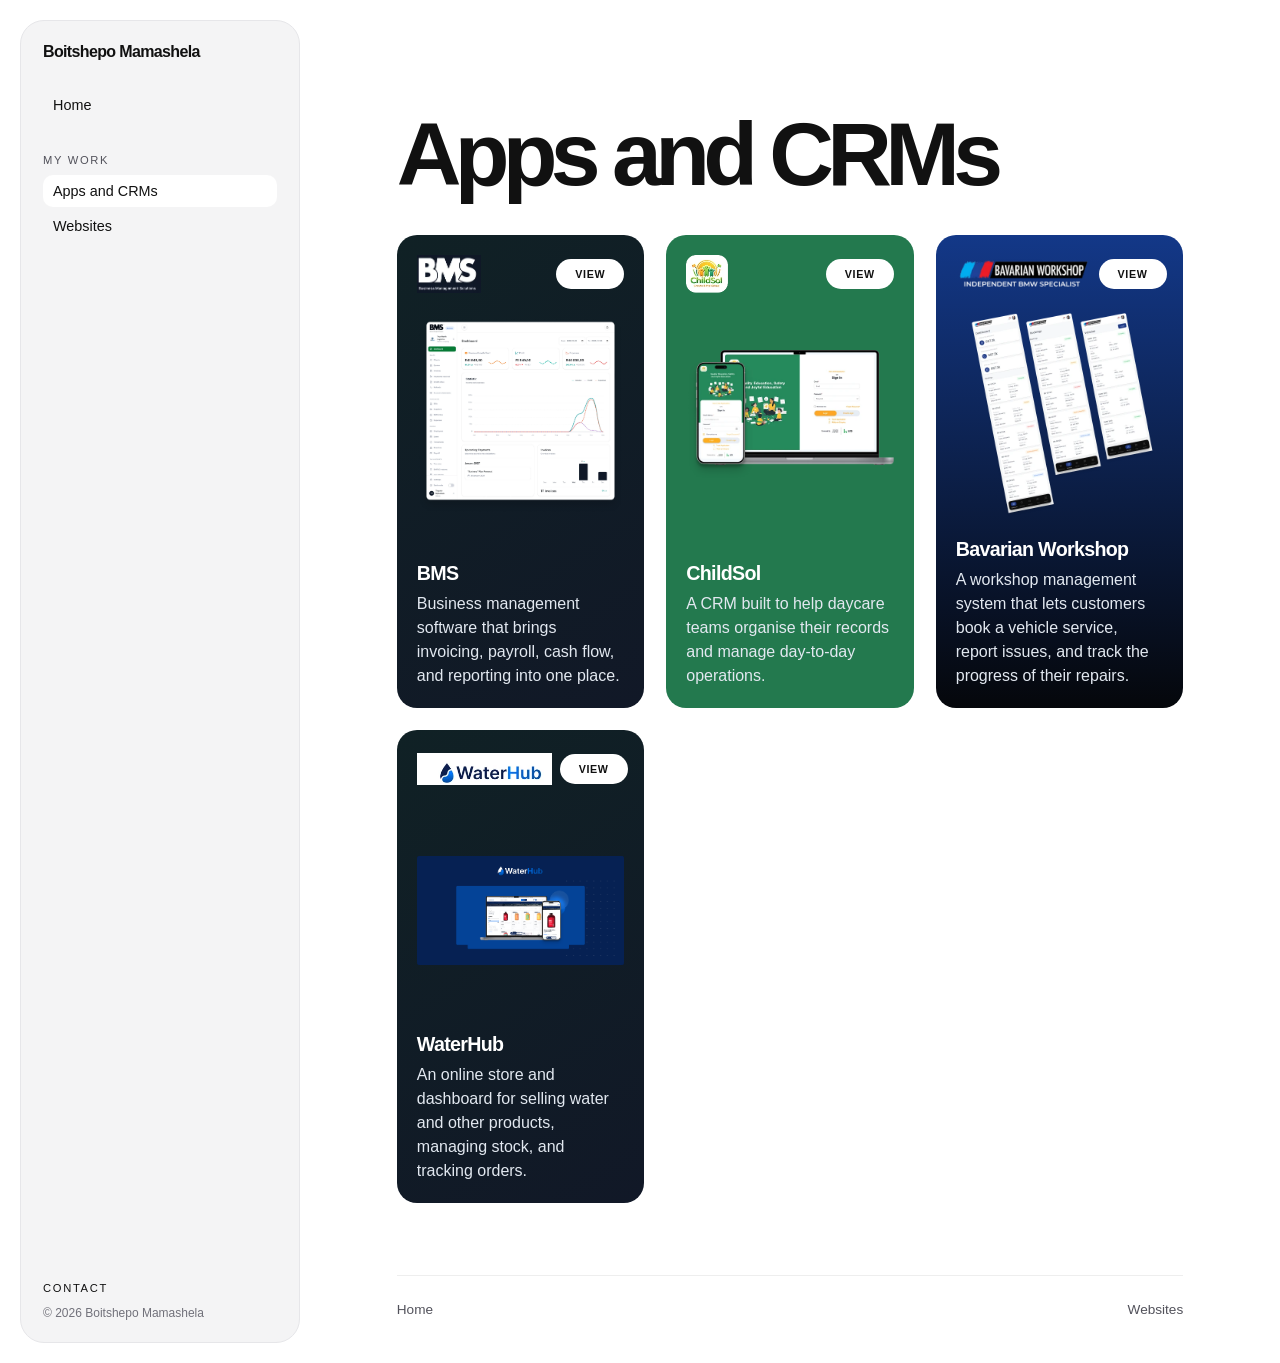
==== apps-and-crms.html @ 3f0c1570 "Add WaterHub case study and Apps and CRMs page" ====
<!doctype html>
<html lang="en">
<head>
  <meta charset="utf-8">
  <meta name="viewport" content="width=device-width, initial-scale=1">
  <title>Apps and CRMs — Boitshepo Mamashela</title>
  <meta name="description" content="Explore app and CRM projects by Boitshepo Mamashela.">
  <link rel="stylesheet" href="style.css">
</head>
<body id="top">
<aside class="sidebar"><a class="name" href="./">Boitshepo Mamashela</a><nav aria-label="Portfolio"><a href="./">Home</a><small>My work</small><a href="apps-and-crms.html" class="current" aria-current="page">Apps and CRMs</a><a href="websites.html">Websites</a></nav><div class="side-footer"><a href="https://boitshepomamashela.framer.website/">Contact</a><span>© 2026 Boitshepo Mamashela</span></div></aside>
<main class="websites-page inner">
  <header class="websites-heading"><h1>Apps and CRMs</h1></header>
  <div class="grid"><article class="card navy"><header><img src="assets/bms-logo.webp" alt="BMS"><a class="pill light" href="bms.html" aria-label="View BMS case study">View</a></header><img class="card-art" src="assets/dashboard-light.webp" alt="BMS business dashboard" loading="lazy"><h3>BMS</h3><p>Business management software that brings invoicing, payroll, cash flow, and reporting into one place.</p></article>
<article class="card green"><header><img src="assets/childsol-logo.webp" alt="ChildSol"><a class="pill light" href="https://crm.childsol.co.za/" aria-label="View ChildSol">View</a></header><img class="card-art" src="assets/childsol.webp" alt="ChildSol desktop and mobile mockups" loading="lazy"><h3>ChildSol</h3><p>A CRM built to help daycare teams organise their records and manage day-to-day operations.</p></article>
<article class="card blue"><header><img src="assets/bavarian-logo.webp" alt="Bavarian Workshop"><a class="pill light" href="bavarian-workshop.html" aria-label="View Bavarian Workshop case study">View</a></header><img class="card-art" src="assets/bavarian.webp" alt="Bavarian Workshop mobile screens" loading="lazy"><h3>Bavarian Workshop</h3><p>A workshop management system that lets customers book a vehicle service, report issues, and track the progress of their repairs.</p></article><article class="card navy"><header><img src="assets/website-waterhub.webp" alt=""><a class="pill light" href="waterhub.html" aria-label="View WaterHub case study">View</a></header><img class="card-art" src="assets/waterhub/thumbnail.png" width="2196" height="1156" alt="WaterHub storefront shown on desktop and mobile" loading="lazy"><h3>WaterHub</h3><p>An online store and dashboard for selling water and other products, managing stock, and tracking orders.</p></article></div>
  <footer class="footer"><a href="./">Home</a><a href="websites.html">Websites</a></footer>
</main>
</body>
</html>
---- style.css ----
:root{font-family:Inter,Arial,sans-serif;color:#111;background:#fff;scroll-behavior:smooth}
*{box-sizing:border-box}
body{margin:0;padding:20px;display:grid;grid-template-columns:280px minmax(0,1fr);gap:20px}
a{color:inherit;text-decoration:none}
a:hover{text-decoration:underline}
button{font:inherit;cursor:pointer}
img{max-width:100%;display:block}
.sidebar{background:#f4f4f5;border:1px solid #e6e6e9;border-radius:24px;padding:22px;display:flex;flex-direction:column;gap:28px}
.name{font-weight:700;letter-spacing:-.04em}
nav{display:grid;gap:3px}
nav a{font-size:.9rem;padding:8px 10px;border-radius:10px}
.current,nav a:hover{background:white}
nav small,.eyebrow,.side-footer a{text-transform:uppercase;letter-spacing:.15em;font-size:.7rem}
nav small{color:#52525b;margin:30px 0 6px}
.side-footer{margin-top:auto;display:grid;gap:12px}
.side-footer span{color:#71717a;font-size:.75rem}
.inner{padding-inline:clamp(24px,6vw,86px)}
.brands{overflow:hidden;border-bottom:1px solid #eee;mask-image:linear-gradient(90deg,transparent,#000 5%,#000 95%,transparent);padding:8px 0 13px}
.brand-track{display:flex;width:max-content;animation:marquee 36s linear infinite}
.brand-track img{width:1100px;height:53px;object-fit:contain}
.brands:hover .brand-track,.brands:focus-within .brand-track{animation-play-state:paused}
@keyframes marquee{to{transform:translateX(-50%)}}
.hero{padding-block:64px 72px;border-bottom:1px solid #eee}
.eyebrow{color:#626269;margin:0 0 10px}
.role{color:#111;font-weight:700}
.hero-art{position:relative;margin:20px 0 86px;animation:enter .65s both}
.hero h1{font-size:clamp(33px,4.15vw,65px);line-height:1;letter-spacing:-.075em;text-transform:uppercase;margin:0;font-weight:900}
.hero em{font-family:Georgia,serif;font-size:1.05em;text-transform:none;font-weight:500;letter-spacing:-.075em}
.stickers{padding:0;margin:0;list-style:none}
.stickers li{position:absolute;left:var(--x);top:var(--y);transform:rotate(var(--tilt));white-space:nowrap;border-radius:999px;padding:.45em .8em;border:1px solid #1115;background:repeating-linear-gradient(120deg,#ffffff42 0 3px,transparent 3px 7px),var(--color);box-shadow:0 12px 28px #0002;font-size:clamp(.58rem,1vw,1rem);font-weight:800;text-transform:uppercase}
.stickers li:nth-child(1){--x:45%;--y:-8%;--tilt:-4deg;--color:#d1ee65}
.stickers li:nth-child(2){--x:62%;--y:8%;--tilt:3deg;--color:#d8b7f7}
.stickers li:nth-child(3){--x:79%;--y:50%;--tilt:-5deg;--color:#ffe478}
.stickers li:nth-child(4){--x:67%;--y:84%;--tilt:3deg;--color:#ffaaa2}
.stickers li:nth-child(5){--x:41%;--y:102%;--tilt:-5deg;--color:#7bd2fc}
@keyframes enter{from{opacity:0;translate:0 14px}to{opacity:1;translate:0 0}}
.pill{display:inline-flex;align-items:center;justify-content:center;min-height:38px;padding:8px 18px;border:1px solid transparent;border-radius:999px;background:#111;color:white;font-size:.8rem;white-space:nowrap}
.pill:hover{background:#333;text-decoration:none}
.pill.light{background:#fff;color:#111;text-transform:uppercase;letter-spacing:.06em;font-weight:700;font-size:.67rem;min-height:30px}
.pill.light:hover{background:#e8e8eb}
.work{padding-block:72px 88px}
.work section+section{margin-top:72px}
.work h2{font-size:clamp(2.2rem,4vw,3.7rem);line-height:1;letter-spacing:-.075em;margin:0 0 28px}
.feature,.card{background:#111827;color:#fff;border-radius:20px;overflow:hidden}
.feature{padding:clamp(18px,3vw,32px);background:#111827;isolation:isolate}
.feature header,.card header{display:flex;align-items:center;justify-content:space-between;gap:8px}
.feature header img{width:65px;filter:grayscale(1) contrast(1.5);mix-blend-mode:screen}
.feature-art{position:relative;width:100%;aspect-ratio:3.25;margin:8px auto 18px}
.feature-art span{position:absolute;display:block;background-image:var(--slide-image);background-repeat:no-repeat;width:var(--width);height:var(--height);left:var(--left);top:var(--top);background-size:var(--size);background-position:var(--position);border-radius:clamp(4px,1vw,20px);box-shadow:0 0 0 2px #ffffff24,0 12px 24px #0004}
.slide.animate .feature-art span{animation:panel-in .55s cubic-bezier(.2,.7,.2,1) both}
.slide.animate .feature-art span:nth-child(2){animation-delay:80ms}
.slide.animate .feature-art span:nth-child(3){animation-delay:160ms}
.slide.animate > div:last-child{animation:enter .45s .12s both}
@keyframes panel-in{from{opacity:0;transform:translateY(14px) scale(.97)}to{opacity:1;transform:none}}
h3{font-size:1.23rem;letter-spacing:-.035em;margin:0 0 7px}
.feature h3{font-size:clamp(1.2rem,2vw,1.65rem)}
.feature p,.card p{font-size:1rem;color:#e2e8f0;line-height:1.5;margin:0}
.slide-navigation{display:flex;align-items:center;gap:12px;margin-top:10px}
.slide-controls{display:flex;flex:1;gap:12px}
.slide-controls button{flex:1;position:relative;border:0;background:none;padding:12px 0}
.slide-controls button::before,.slide-controls button::after{content:"";display:block;height:4px;border-radius:5px}
.slide-controls button::before{background:#ffffff45}
.slide-controls button::after{position:absolute;inset:12px 0 auto;background:white;transform:scaleX(var(--fill,0));transform-origin:left}
.slide-controls button[aria-pressed=true]::before{background:#ffffff80}
.grid{display:grid;grid-template-columns:repeat(3,minmax(0,1fr));gap:22px;margin-top:28px}
.card{padding:20px;transition:transform .24s ease,box-shadow .24s ease}
.card:hover,.card:focus-within{transform:translateY(-4px);box-shadow:0 14px 32px #0002}
.card header img{width:auto;max-width:min(65%,145px);height:38px;object-fit:contain}
.card-art{width:100%;height:155px;object-fit:contain;margin:12px auto}
.navy{background:linear-gradient(148deg,#102125,#111827)}
.green{background:#23794e}
.blue{background:linear-gradient(#133888,#05070b)}
.teal{background:linear-gradient(#053040,#06161e);isolation:isolate}
.logo-cutout{filter:grayscale(1) contrast(1.6);mix-blend-mode:screen}
.black{background:#050505}
.websites header{justify-content:flex-end}
.websites .card-art{padding:16px}
.websites .card{min-height:270px}
.browse-websites{margin-top:24px}
.websites-page{display:flex;flex-direction:column;min-height:calc(100vh - 40px);padding-top:clamp(40px,7vw,100px)}
.websites-heading h1{margin:0;font-size:clamp(3rem,7vw,6rem);line-height:1;letter-spacing:-.075em}
.websites-heading p{margin:18px 0 0;color:#52525b;line-height:1.6}
.websites-page .grid{margin-block:36px 72px}
.websites-page .card{display:flex;flex-direction:column}
.websites-page .card-art{height:clamp(120px,16vw,220px);margin-block:20px}
.websites-page .card h3{margin-top:auto}
.website-brand{display:grid;place-items:center;height:clamp(120px,16vw,220px);margin-block:20px;padding:18px;text-align:center}
.website-brand img{display:block;width:100%;height:100%;max-height:95px;object-fit:contain}
.website-brand .website-logo-large{transform:scale(1.45)}
.website-brand .website-logo-pluto{transform:scale(2.6)}
.website-brand span{font-size:clamp(1.5rem,3vw,2.35rem);font-weight:700;letter-spacing:-.04em}
.website-brand-light{background:#f7f7f7;border-radius:12px}
.websites-page .brand-card{background:var(--brand-background);box-shadow:inset 0 0 0 1px #131e2c14}
.websites-page .brand-card-light{color:#172230}
.brand-card-light .pill.light{border-color:#17223026}
.websites-page .footer{margin-top:auto}
.footer{display:flex;justify-content:space-between;gap:12px;padding-block:26px;border-top:1px solid #eee;color:#52525b;font-size:.85rem}
.case-banner{isolation:isolate;min-height:clamp(300px,40vw,578px);display:grid;place-content:center;justify-items:center;gap:28px;padding:36px 20px;background:radial-gradient(circle at 68% 46%,#073323,transparent 23%),#050505;color:white;border-radius:10px}
.case-logo{width:110px;filter:grayscale(1) contrast(1.5);mix-blend-mode:screen}
.device{width:min(520px,70vw)}
.powered{display:flex;align-items:center;gap:20px;font-size:.8rem}
.powered img{width:180px}
.case-inner{margin-inline:auto;width:calc(100% - clamp(36px,8vw,115px));max-width:1120px}
.case-intro,.case-section{margin-block:clamp(60px,9vw,150px)}
.case h1,.case h2{letter-spacing:-.06em;line-height:1.05;margin:0 0 24px}
.case h1{font-size:clamp(2.1rem,4vw,3.1rem);margin-bottom:42px}
.case h2{font-size:clamp(1.7rem,3vw,2.35rem)}
.case p:not(.eyebrow){color:#45454c;max-width:75ch;line-height:1.65}
.case-heading{display:flex;align-items:flex-start;justify-content:space-between;gap:10px}
.stats,.impact{display:grid;grid-template-columns:repeat(3,minmax(0,1fr));margin:36px 0 0}
.stats{background:#fafafa;border:1px solid #eee;border-radius:16px}
.stats div,.impact div{padding:20px}
.stats div+div{border-left:1px solid #eee}
dt{font-size:.75rem;color:#64646d}
dd{margin:8px 0 0}
.impact dd{font-size:clamp(1.2rem,3vw,2.6rem);font-weight:700;letter-spacing:-.05em}
.screen{position:relative;aspect-ratio:var(--screen-ratio);width:100%;overflow:hidden;border-radius:14px;margin-top:20px;box-shadow:0 18px 44px #0002;background:#111}
.screen img{position:absolute;inset:0;width:100%;height:100%;object-fit:fill}
.screen-light{opacity:0;transition:opacity .35s ease;background:white}
.screens-light .screen-light{opacity:1}
/* Align the dashboard artwork to the frame by clipping the padding baked into its export. */
.screen .dashboard-light{inset:-2.8% auto auto -5.07%;width:110.19%;height:110.83%;max-width:none}
.mode{display:inline-flex;align-items:center;gap:8px;background:white;border:1px solid #dedee2;border-radius:8px;padding:8px;color:#38383e;font-size:.8rem;white-space:nowrap}
.mode span{width:38px;height:20px;border-radius:20px;background:#c9ccd4;padding:3px}
.mode span::before{content:"";display:block;width:14px;height:14px;background:white;border-radius:50%;transition:transform .2s}
.mode[aria-checked=true] span{background:#23794e}
.mode[aria-checked=true] span::before{transform:translateX(18px)}
.feature-art[data-slide="1"]{--slide-image:url("assets/feature-1.webp")}
.feature-art[data-slide="1"] span:nth-child(1){--left:5.3846%;--top:7.0833%;--width:26.6026%;--height:86.2500%;--size:375.9036% 115.9420%;--position:7.3362% 51.5152%}
.feature-art[data-slide="1"] span:nth-child(2){--left:36.4744%;--top:13.9583%;--width:26.6026%;--height:72.2917%;--size:375.9036% 138.3285%;--position:49.6943% 50.3759%}
.feature-art[data-slide="1"] span:nth-child(3){--left:67.5641%;--top:26.0417%;--width:26.6026%;--height:48.1250%;--size:375.9036% 207.7922%;--position:92.0524% 50.2008%}
.feature-art[data-slide="2"]{--slide-image:url("assets/feature-2.webp")}
.feature-art[data-slide="2"] span:nth-child(1){--left:5.5769%;--top:15.8333%;--width:26.6026%;--height:73.3333%;--size:375.9036% 136.3636%;--position:7.5983% 59.3750%}
.feature-art[data-slide="2"] span:nth-child(2){--left:36.5385%;--top:7.0833%;--width:26.6026%;--height:90.8333%;--size:375.9036% 110.0917%;--position:49.7817% 77.2727%}
.feature-art[data-slide="2"] span:nth-child(3){--left:67.5000%;--top:26.6667%;--width:26.6026%;--height:51.6667%;--size:375.9036% 193.5484%;--position:91.9651% 55.1724%}
.feature-art[data-slide="3"]{--slide-image:url("assets/feature-3.webp")}
.feature-art[data-slide="3"] span:nth-child(1){--left:5.5128%;--top:23.5417%;--width:26.6026%;--height:55.8333%;--size:375.9036% 179.1045%;--position:7.5109% 53.3019%}
.feature-art[data-slide="3"] span:nth-child(2){--left:36.4744%;--top:7.0833%;--width:26.6026%;--height:88.7500%;--size:375.9036% 112.6761%;--position:49.6943% 62.9630%}
.feature-art[data-slide="3"] span:nth-child(3){--left:67.4359%;--top:26.0417%;--width:26.6026%;--height:50.8333%;--size:375.9036% 196.7213%;--position:91.8777% 52.9661%}
.feature-art[data-slide="4"]{--slide-image:url("assets/feature-4.webp")}
.feature-art[data-slide="4"] span:nth-child(1){--left:5.5128%;--top:20.0000%;--width:26.6026%;--height:69.5833%;--size:375.9036% 143.7126%;--position:7.5109% 65.7534%}
.feature-art[data-slide="4"] span:nth-child(2){--left:36.4744%;--top:21.2500%;--width:26.6026%;--height:67.2917%;--size:375.9036% 148.6068%;--position:49.6943% 64.9682%}
.feature-art[data-slide="4"] span:nth-child(3){--left:67.4359%;--top:24.3750%;--width:26.6026%;--height:60.8333%;--size:375.9036% 164.3836%;--position:91.8777% 62.2340%}
@media(max-width:1100px){body{grid-template-columns:210px minmax(0,1fr)}.inner{padding-inline:clamp(20px,4vw,50px)}.grid{gap:14px}.card{padding:14px}}
@media(max-width:760px){body{display:block;padding:12px}.sidebar{margin-bottom:16px;padding:14px 18px;gap:8px;border-radius:16px}nav{display:flex;flex-wrap:wrap;gap:3px}nav small,.side-footer span{display:none}.side-footer{position:absolute;top:28px;right:30px}.hero{padding-block:44px}.hero h1{font-size:clamp(26px,6.6vw,49px)}.hero-art{margin-bottom:35px}.stickers{display:flex;gap:8px;flex-wrap:wrap;margin-top:20px}.stickers li{position:static;transform:rotate(var(--tilt));font-size:.62rem}.grid{grid-template-columns:repeat(2,minmax(0,1fr))}.case-inner{width:calc(100% - 24px)}}
@media(max-width:460px){.grid{grid-template-columns:1fr}.card-art{height:175px}.stats div,.impact div{padding:10px}.case-heading{flex-wrap:wrap}.footer{flex-wrap:wrap}.feature header{flex-wrap:wrap}}
@media(prefers-reduced-motion:reduce){*,*::before,*::after{scroll-behavior:auto!important;animation:none!important;transition:none!important}}

.workshop-banner{overflow:hidden;border-radius:10px;background:#000}
.workshop-banner img{width:100%;height:auto}
.case-intro .prototype-note{font-size:.9rem;margin-top:24px}
.case-figure{margin:24px 0 0}
.case-figure a{display:block;border-radius:14px}
.case-figure a:focus-visible{outline:3px solid #244f9e;outline-offset:5px}
.case-figure img{width:100%;height:auto;border-radius:14px;border:1px solid #e2e6ed;box-shadow:0 16px 38px #18274418}
.case-figure figcaption{margin-top:12px;color:#52525b;font-size:.85rem}
.case-figure .workshop-screen{position:relative;aspect-ratio:var(--frame-ratio);overflow:hidden;border:1px solid #e2e6ed;box-shadow:0 16px 38px #18274418}
.workshop-screen img{position:absolute;top:var(--image-top);left:0;width:var(--image-width);max-width:none;border:0;border-radius:0;box-shadow:none}
.workshop-mobile img{border:0;box-shadow:none;animation:workshop-float 4s ease-in-out both}
@keyframes workshop-float{0%,100%{transform:translateY(0)}50%{transform:translateY(-9px)}}
@supports (animation-timeline:view()){
  .workshop-mobile img{animation-timeline:view();animation-range:entry 0% exit 100%}
}
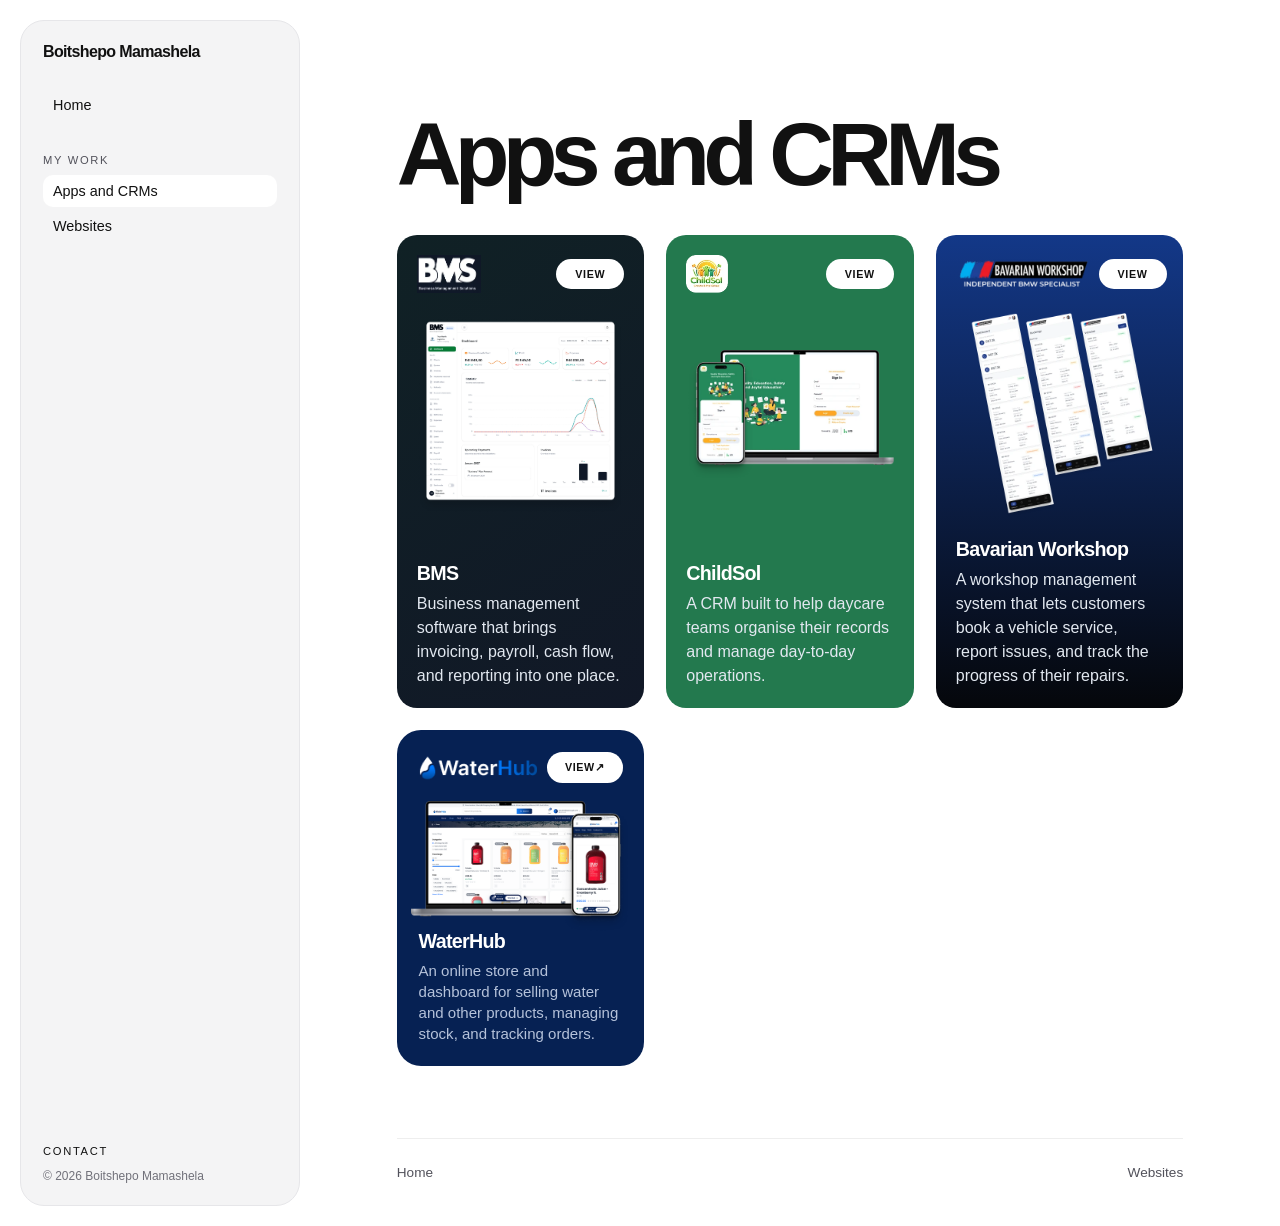
==== commit 2b6a1e6c: "Match WaterHub project cards to supplied design" ====
--- a/apps-and-crms.html
+++ b/apps-and-crms.html
@@ -13,7 +13,15 @@
   <header class="websites-heading"><h1>Apps and CRMs</h1></header>
   <div class="grid"><article class="card navy"><header><img src="assets/bms-logo.webp" alt="BMS"><a class="pill light" href="bms.html" aria-label="View BMS case study">View</a></header><img class="card-art" src="assets/dashboard-light.webp" alt="BMS business dashboard" loading="lazy"><h3>BMS</h3><p>Business management software that brings invoicing, payroll, cash flow, and reporting into one place.</p></article>
 <article class="card green"><header><img src="assets/childsol-logo.webp" alt="ChildSol"><a class="pill light" href="https://crm.childsol.co.za/" aria-label="View ChildSol">View</a></header><img class="card-art" src="assets/childsol.webp" alt="ChildSol desktop and mobile mockups" loading="lazy"><h3>ChildSol</h3><p>A CRM built to help daycare teams organise their records and manage day-to-day operations.</p></article>
-<article class="card blue"><header><img src="assets/bavarian-logo.webp" alt="Bavarian Workshop"><a class="pill light" href="bavarian-workshop.html" aria-label="View Bavarian Workshop case study">View</a></header><img class="card-art" src="assets/bavarian.webp" alt="Bavarian Workshop mobile screens" loading="lazy"><h3>Bavarian Workshop</h3><p>A workshop management system that lets customers book a vehicle service, report issues, and track the progress of their repairs.</p></article><article class="card navy"><header><img src="assets/website-waterhub.webp" alt=""><a class="pill light" href="waterhub.html" aria-label="View WaterHub case study">View</a></header><img class="card-art" src="assets/waterhub/thumbnail.png" width="2196" height="1156" alt="WaterHub storefront shown on desktop and mobile" loading="lazy"><h3>WaterHub</h3><p>An online store and dashboard for selling water and other products, managing stock, and tracking orders.</p></article></div>
+<article class="card blue"><header><img src="assets/bavarian-logo.webp" alt="Bavarian Workshop"><a class="pill light" href="bavarian-workshop.html" aria-label="View Bavarian Workshop case study">View</a></header><img class="card-art" src="assets/bavarian.webp" alt="Bavarian Workshop mobile screens" loading="lazy"><h3>Bavarian Workshop</h3><p>A workshop management system that lets customers book a vehicle service, report issues, and track the progress of their repairs.</p></article><article class="card waterhub-card">
+  <header>
+    <span class="waterhub-wordmark" aria-hidden="true"></span>
+    <a class="pill light" href="waterhub.html" aria-label="View WaterHub case study">View<span aria-hidden="true">↗</span></a>
+  </header>
+  <img class="waterhub-card-art" src="assets/waterhub/card-mockup.png" width="554" height="332" alt="WaterHub storefront on a laptop and phone" loading="lazy">
+  <h3>WaterHub</h3>
+  <p>An online store and dashboard for selling water and other products, managing stock, and tracking orders.</p>
+</article></div>
   <footer class="footer"><a href="./">Home</a><a href="websites.html">Websites</a></footer>
 </main>
 </body>
--- a/style.css
+++ b/style.css
@@ -155,9 +155,15 @@
 .case-figure img{width:100%;height:auto;border-radius:14px;border:1px solid #e2e6ed;box-shadow:0 16px 38px #18274418}
 .case-figure figcaption{margin-top:12px;color:#52525b;font-size:.85rem}
 .case-figure .workshop-screen{position:relative;aspect-ratio:var(--frame-ratio);overflow:hidden;border:1px solid #e2e6ed;box-shadow:0 16px 38px #18274418}
-.workshop-screen img{position:absolute;top:var(--image-top);left:0;width:var(--image-width);max-width:none;border:0;border-radius:0;box-shadow:none}
+.workshop-screen img{position:absolute;top:var(--image-top);left:var(--image-left,0%);width:var(--image-width);max-width:none;border:0;border-radius:0;box-shadow:none}
 .workshop-mobile img{border:0;box-shadow:none;animation:workshop-float 4s ease-in-out both}
 @keyframes workshop-float{0%,100%{transform:translateY(0)}50%{transform:translateY(-9px)}}
 @supports (animation-timeline:view()){
   .workshop-mobile img{animation-timeline:view();animation-range:entry 0% exit 100%}
 }
+
+.waterhub-card{background:#062153;padding:clamp(14px,1.7vw,22px);border-radius:24px}
+.waterhub-card .waterhub-wordmark{width:min(138px,58%);aspect-ratio:138/32;background:url("assets/waterhub/card-reference.png") 14.1% 7.7% / 213.04% auto no-repeat}
+.waterhub-card .pill{padding-inline:17px}
+.waterhub-card-art{width:calc(100% + 16px);max-width:none;height:auto;margin:18px -8px -3px}
+.waterhub-card p{color:#b5c2da;font-size:.94rem;line-height:1.4}
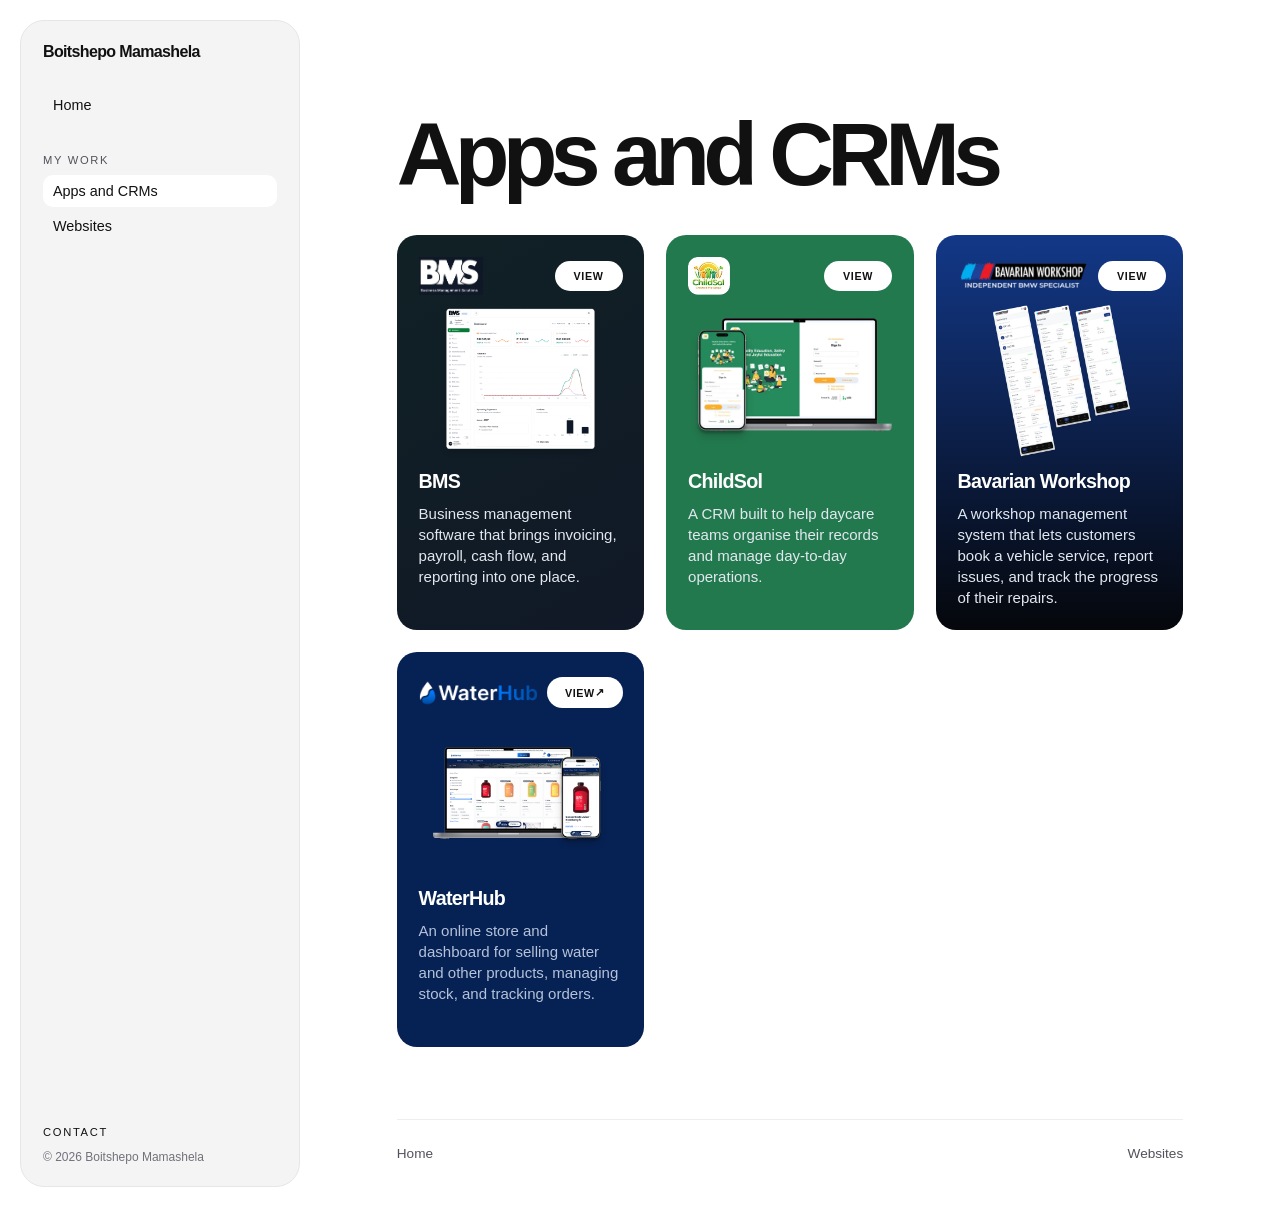
==== commit 77a6f0fe: "Standardize Apps and CRMs project card dimensions" ====
--- a/apps-and-crms.html
+++ b/apps-and-crms.html
@@ -11,7 +11,7 @@
 <aside class="sidebar"><a class="name" href="./">Boitshepo Mamashela</a><nav aria-label="Portfolio"><a href="./">Home</a><small>My work</small><a href="apps-and-crms.html" class="current" aria-current="page">Apps and CRMs</a><a href="websites.html">Websites</a></nav><div class="side-footer"><a href="https://boitshepomamashela.framer.website/">Contact</a><span>© 2026 Boitshepo Mamashela</span></div></aside>
 <main class="websites-page inner">
   <header class="websites-heading"><h1>Apps and CRMs</h1></header>
-  <div class="grid"><article class="card navy"><header><img src="assets/bms-logo.webp" alt="BMS"><a class="pill light" href="bms.html" aria-label="View BMS case study">View</a></header><img class="card-art" src="assets/dashboard-light.webp" alt="BMS business dashboard" loading="lazy"><h3>BMS</h3><p>Business management software that brings invoicing, payroll, cash flow, and reporting into one place.</p></article>
+  <div class="grid project-grid"><article class="card navy"><header><img src="assets/bms-logo.webp" alt="BMS"><a class="pill light" href="bms.html" aria-label="View BMS case study">View</a></header><img class="card-art" src="assets/dashboard-light.webp" alt="BMS business dashboard" loading="lazy"><h3>BMS</h3><p>Business management software that brings invoicing, payroll, cash flow, and reporting into one place.</p></article>
 <article class="card green"><header><img src="assets/childsol-logo.webp" alt="ChildSol"><a class="pill light" href="https://crm.childsol.co.za/" aria-label="View ChildSol">View</a></header><img class="card-art" src="assets/childsol.webp" alt="ChildSol desktop and mobile mockups" loading="lazy"><h3>ChildSol</h3><p>A CRM built to help daycare teams organise their records and manage day-to-day operations.</p></article>
 <article class="card blue"><header><img src="assets/bavarian-logo.webp" alt="Bavarian Workshop"><a class="pill light" href="bavarian-workshop.html" aria-label="View Bavarian Workshop case study">View</a></header><img class="card-art" src="assets/bavarian.webp" alt="Bavarian Workshop mobile screens" loading="lazy"><h3>Bavarian Workshop</h3><p>A workshop management system that lets customers book a vehicle service, report issues, and track the progress of their repairs.</p></article><article class="card waterhub-card">
   <header>
--- a/style.css
+++ b/style.css
@@ -165,5 +165,14 @@
 .waterhub-card{background:#062153;padding:clamp(14px,1.7vw,22px);border-radius:24px}
 .waterhub-card .waterhub-wordmark{width:min(138px,58%);aspect-ratio:138/32;background:url("assets/waterhub/card-reference.png") 14.1% 7.7% / 213.04% auto no-repeat}
 .waterhub-card .pill{padding-inline:17px}
-.waterhub-card-art{width:calc(100% + 16px);max-width:none;height:auto;margin:18px -8px -3px}
+.waterhub-card-art{width:calc(80% + 12.8px);max-width:none;height:auto;margin:18px auto -3px}
 .waterhub-card p{color:#b5c2da;font-size:.94rem;line-height:1.4}
+
+.project-grid{grid-auto-rows:minmax(360px,1fr)}
+.project-grid .card{display:grid;grid-template-rows:38px 155px auto 1fr;align-content:start;gap:10px;padding:clamp(14px,1.7vw,22px);border-radius:20px}
+.project-grid .card > img{width:100%;height:100%;margin:0;object-fit:contain}
+.project-grid .card > .waterhub-card-art{width:calc(80% + 12.8px);justify-self:center}
+.project-grid .card h3{margin:0}
+.project-grid .card p{font-size:.94rem;line-height:1.4}
+@media(max-width:1000px){.project-grid{grid-template-columns:repeat(2,minmax(0,1fr))}}
+@media(max-width:460px){.project-grid{grid-template-columns:1fr}}
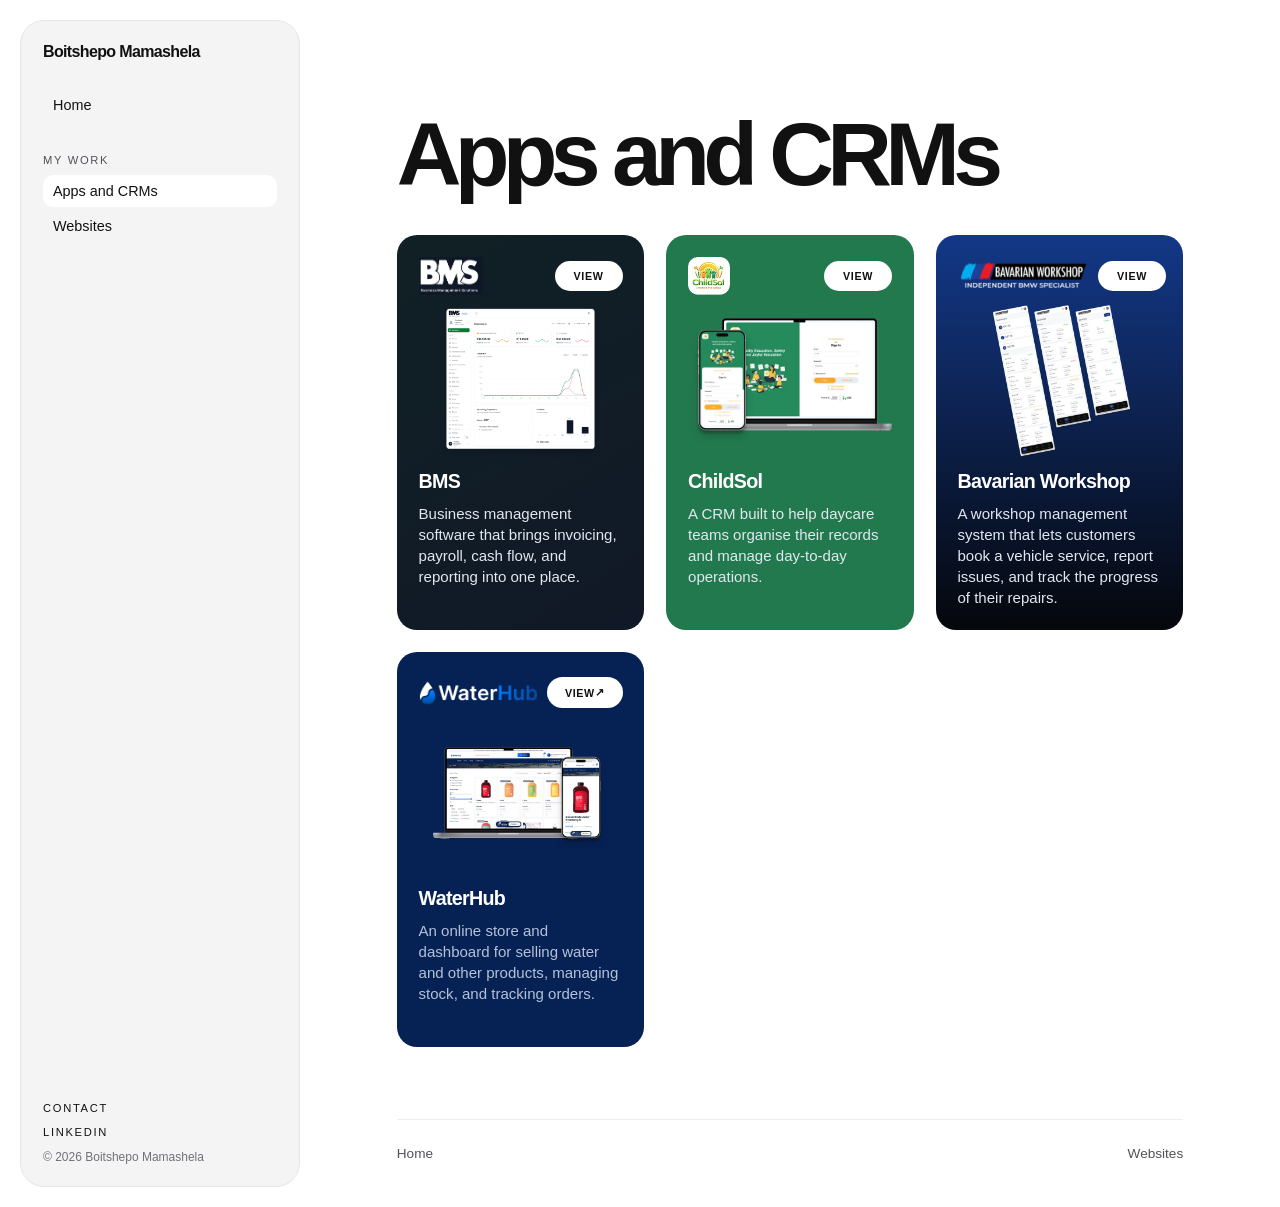
==== commit 679e28ba: "Add LinkedIn profile beneath portfolio contact" ====
--- a/apps-and-crms.html
+++ b/apps-and-crms.html
@@ -8,11 +8,11 @@
   <link rel="stylesheet" href="style.css">
 </head>
 <body id="top">
-<aside class="sidebar"><a class="name" href="./">Boitshepo Mamashela</a><nav aria-label="Portfolio"><a href="./">Home</a><small>My work</small><a href="apps-and-crms.html" class="current" aria-current="page">Apps and CRMs</a><a href="websites.html">Websites</a></nav><div class="side-footer"><a href="https://boitshepomamashela.framer.website/">Contact</a><span>© 2026 Boitshepo Mamashela</span></div></aside>
+<aside class="sidebar"><a class="name" href="./">Boitshepo Mamashela</a><nav aria-label="Portfolio"><a href="./">Home</a><small>My work</small><a href="apps-and-crms.html" class="current" aria-current="page">Apps and CRMs</a><a href="websites.html">Websites</a></nav><div class="side-footer"><a href="mailto:boitshepomamashela@gmail.com">Contact</a><a href="https://www.linkedin.com/in/boitshepo-mamashela-0b696b211/">LinkedIn</a><span>© 2026 Boitshepo Mamashela</span></div></aside>
 <main class="websites-page inner">
   <header class="websites-heading"><h1>Apps and CRMs</h1></header>
   <div class="grid project-grid"><article class="card navy"><header><img src="assets/bms-logo.webp" alt="BMS"><a class="pill light" href="bms.html" aria-label="View BMS case study">View</a></header><img class="card-art" src="assets/dashboard-light.webp" alt="BMS business dashboard" loading="lazy"><h3>BMS</h3><p>Business management software that brings invoicing, payroll, cash flow, and reporting into one place.</p></article>
-<article class="card green"><header><img src="assets/childsol-logo.webp" alt="ChildSol"><a class="pill light" href="https://crm.childsol.co.za/" aria-label="View ChildSol">View</a></header><img class="card-art" src="assets/childsol.webp" alt="ChildSol desktop and mobile mockups" loading="lazy"><h3>ChildSol</h3><p>A CRM built to help daycare teams organise their records and manage day-to-day operations.</p></article>
+<article class="card green"><header><img src="assets/childsol-logo.webp" alt="ChildSol"><a class="pill light" href="childsol.html" aria-label="View ChildSol case study">View</a></header><img class="card-art" src="assets/childsol.webp" alt="ChildSol desktop and mobile mockups" loading="lazy"><h3>ChildSol</h3><p>A CRM built to help daycare teams organise their records and manage day-to-day operations.</p></article>
 <article class="card blue"><header><img src="assets/bavarian-logo.webp" alt="Bavarian Workshop"><a class="pill light" href="bavarian-workshop.html" aria-label="View Bavarian Workshop case study">View</a></header><img class="card-art" src="assets/bavarian.webp" alt="Bavarian Workshop mobile screens" loading="lazy"><h3>Bavarian Workshop</h3><p>A workshop management system that lets customers book a vehicle service, report issues, and track the progress of their repairs.</p></article><article class="card waterhub-card">
   <header>
     <span class="waterhub-wordmark" aria-hidden="true"></span>
--- a/style.css
+++ b/style.css
@@ -142,7 +142,7 @@
 .feature-art[data-slide="4"] span:nth-child(2){--left:36.4744%;--top:21.2500%;--width:26.6026%;--height:67.2917%;--size:375.9036% 148.6068%;--position:49.6943% 64.9682%}
 .feature-art[data-slide="4"] span:nth-child(3){--left:67.4359%;--top:24.3750%;--width:26.6026%;--height:60.8333%;--size:375.9036% 164.3836%;--position:91.8777% 62.2340%}
 @media(max-width:1100px){body{grid-template-columns:210px minmax(0,1fr)}.inner{padding-inline:clamp(20px,4vw,50px)}.grid{gap:14px}.card{padding:14px}}
-@media(max-width:760px){body{display:block;padding:12px}.sidebar{margin-bottom:16px;padding:14px 18px;gap:8px;border-radius:16px}nav{display:flex;flex-wrap:wrap;gap:3px}nav small,.side-footer span{display:none}.side-footer{position:absolute;top:28px;right:30px}.hero{padding-block:44px}.hero h1{font-size:clamp(26px,6.6vw,49px)}.hero-art{margin-bottom:35px}.stickers{display:flex;gap:8px;flex-wrap:wrap;margin-top:20px}.stickers li{position:static;transform:rotate(var(--tilt));font-size:.62rem}.grid{grid-template-columns:repeat(2,minmax(0,1fr))}.case-inner{width:calc(100% - 24px)}}
+@media(max-width:760px){body{display:block;padding:12px}.sidebar{margin-bottom:16px;padding:14px 18px;gap:8px;border-radius:16px}nav{display:flex;flex-wrap:wrap;gap:3px}nav small,.side-footer span{display:none}.side-footer{display:flex;flex-wrap:wrap;gap:8px 14px;margin-top:4px}.hero{padding-block:44px}.hero h1{font-size:clamp(26px,6.6vw,49px)}.hero-art{margin-bottom:35px}.stickers{display:flex;gap:8px;flex-wrap:wrap;margin-top:20px}.stickers li{position:static;transform:rotate(var(--tilt));font-size:.62rem}.grid{grid-template-columns:repeat(2,minmax(0,1fr))}.case-inner{width:calc(100% - 24px)}}
 @media(max-width:460px){.grid{grid-template-columns:1fr}.card-art{height:175px}.stats div,.impact div{padding:10px}.case-heading{flex-wrap:wrap}.footer{flex-wrap:wrap}.feature header{flex-wrap:wrap}}
 @media(prefers-reduced-motion:reduce){*,*::before,*::after{scroll-behavior:auto!important;animation:none!important;transition:none!important}}
 
@@ -176,3 +176,11 @@
 .project-grid .card p{font-size:.94rem;line-height:1.4}
 @media(max-width:1000px){.project-grid{grid-template-columns:repeat(2,minmax(0,1fr))}}
 @media(max-width:460px){.project-grid{grid-template-columns:1fr}}
+.childsol-example{margin-top:24px;padding:clamp(18px,3vw,30px);border:1px solid #c8e1d4;border-radius:14px;background:#f2faf5}
+.childsol-example h3{color:#176747}
+.childsol-detail{display:grid;grid-template-columns:repeat(auto-fit,minmax(min(100%,150px),1fr));gap:12px;margin:16px 0 0}
+.childsol-detail div{min-width:0;padding:14px;border-radius:8px;background:#fff;overflow-wrap:anywhere}
+.case-figure .childsol-screen{border:0;box-shadow:none;filter:drop-shadow(0 10px 15px #18274426)}
+@supports (animation-timeline:view()){
+  .childsol-screen{animation:workshop-float linear both;animation-timeline:view();animation-range:entry 0% exit 100%}
+}
